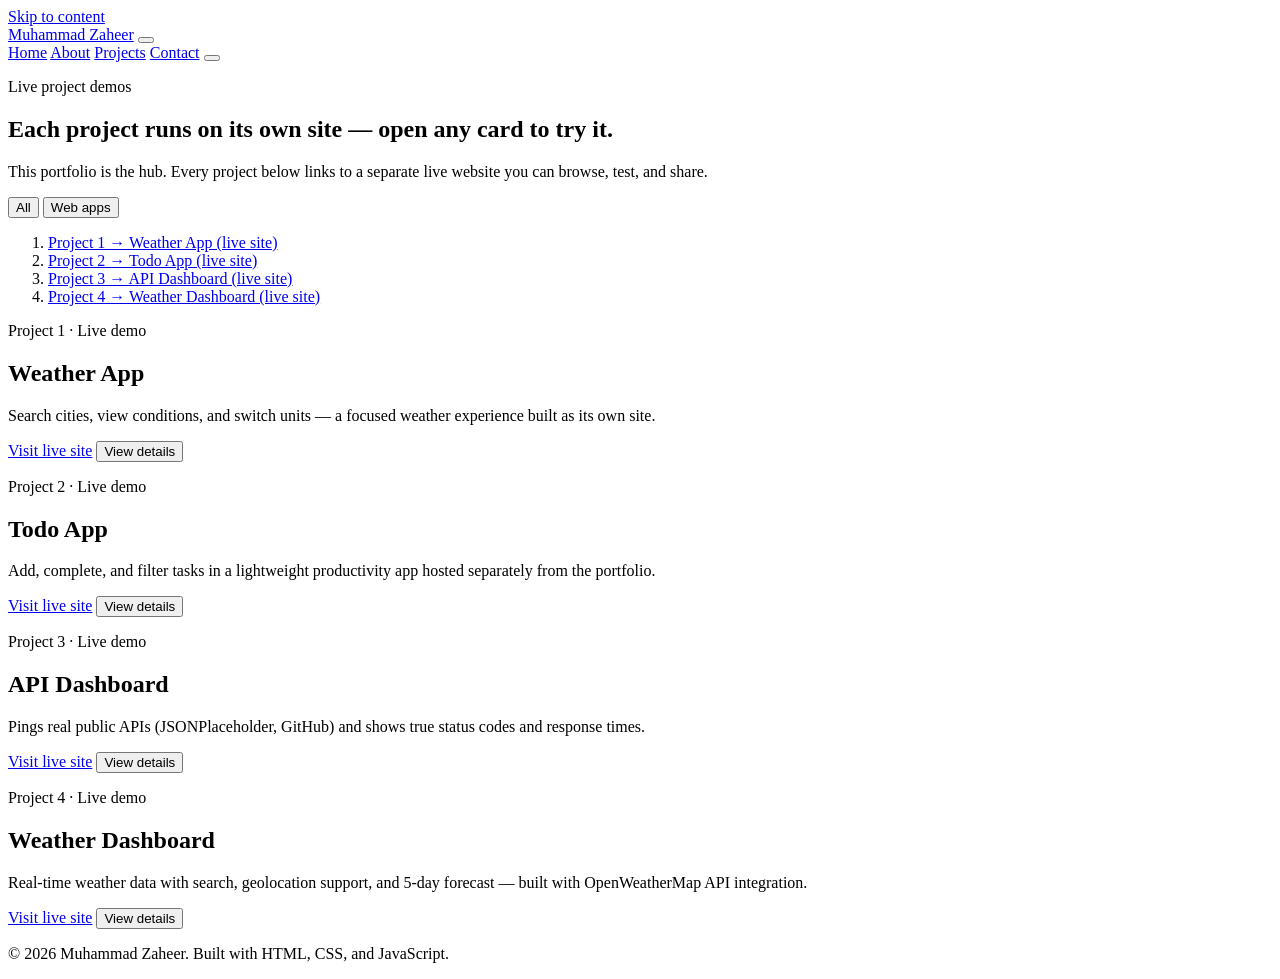
==== projects.html @ 2b5e5dd7 "feat: Update projects page - reorder projects and open Weather Dashboard in new tab" ====
<!DOCTYPE html>
<html lang="en">
<head>
    <meta charset="UTF-8">
    <meta name="viewport" content="width=device-width, initial-scale=1.0">
    <meta name="description" content="Live web projects by Muhammad Zaheer — Weather App, Todo App, API Dashboard, and Weather Dashboard.">
    <title>Projects | Muhammad Zaheer</title>
    <link rel="stylesheet" href="css/style.css">
    <script src="js/script.js" defer></script>
</head>
<body data-page="projects">
<a class="skip-link" href="#main">Skip to content</a>

<header class="site-header">
    <nav class="navbar" aria-label="Main navigation">
        <a class="brand" href="index.html">Muhammad Zaheer</a>

        <button class="nav-toggle" type="button" aria-label="Open navigation menu" aria-expanded="false" aria-controls="primary-navigation">
            <span></span>
            <span></span>
            <span></span>
        </button>

        <div class="nav-panel" id="primary-navigation">
            <a class="nav-link" href="index.html">Home</a>
            <a class="nav-link" href="about.html">About</a>
            <a class="nav-link" href="projects.html">Projects</a>
            <a class="nav-link" href="contact.html">Contact</a>
            <button class="theme-toggle" type="button" aria-label="Switch color theme" data-theme-toggle>
                <span class="theme-icon" aria-hidden="true"></span>
            </button>
        </div>
    </nav>
</header>

<main id="main">
    <section class="page-hero">
        <div class="container" data-reveal>
            <p class="eyebrow">Live project demos</p>
            <h1>Each project runs on its own site — open any card to try it.</h1>
            <p>This portfolio is the hub. Every project below links to a separate live website you can browse, test, and share.</p>
        </div>
    </section>

    <section class="section">
        <div class="container">
            <div class="filter-bar" aria-label="Filter projects">
                <button class="filter-button is-active" type="button" data-filter="all" aria-pressed="true">All</button>
                <button class="filter-button" type="button" data-filter="web" aria-pressed="false">Web apps</button>
            </div>

            <!-- Project Directory List -->
            <ol class="project-directory" aria-label="Project list">
                <li><a href="projects/weather-app/index.html">Project 1 → Weather App (live site)</a></li>
                <li><a href="projects/todo-app/index.html">Project 2 → Todo App (live site)</a></li>
                <li><a href="projects/api-dashboard/index.html">Project 3 → API Dashboard (live site)</a></li>
                <li><a href="projects/weather-dashboard/index.html" target="_blank" rel="noopener noreferrer">Project 4 → Weather Dashboard (live site)</a></li>
            </ol>

            <!-- Project Cards Grid -->
            <div class="project-grid" data-project-grid>
                <!-- Project 1: Weather App (same tab) -->
                <article class="project-card project-card--live" data-category="web" data-reveal>
                    <div class="project-thumb project-thumb--weather" role="img" aria-label="Weather App preview"></div>
                    <div class="project-body">
                        <p class="project-tag">Project 1 · Live demo</p>
                        <h2>Weather App</h2>
                        <p>Search cities, view conditions, and switch units — a focused weather experience built as its own site.</p>
                        <div class="project-actions">
                            <a class="btn primary" href="projects/weather-app/index.html">Visit live site</a>
                            <button class="card-toggle" type="button" aria-expanded="false">View details</button>
                        </div>
                        <div class="card-details" hidden>
                            <p>Stack: HTML, CSS, JavaScript. Deployed as a standalone app; visitors return to this portfolio via the site header.</p>
                        </div>
                    </div>
                </article>

                <!-- Project 2: Todo App (same tab) -->
                <article class="project-card project-card--live" data-category="web" data-reveal>
                    <div class="project-thumb project-thumb--todo" role="img" aria-label="Todo App preview"></div>
                    <div class="project-body">
                        <p class="project-tag">Project 2 · Live demo</p>
                        <h2>Todo App</h2>
                        <p>Add, complete, and filter tasks in a lightweight productivity app hosted separately from the portfolio.</p>
                        <div class="project-actions">
                            <a class="btn primary" href="projects/todo-app/index.html">Visit live site</a>
                            <button class="card-toggle" type="button" aria-expanded="false">View details</button>
                        </div>
                        <div class="card-details" hidden>
                            <p>Stack: HTML, CSS, JavaScript with local storage. Fully interactive todo list on its own site.</p>
                        </div>
                    </div>
                </article>

                <!-- Project 3: API Dashboard (same tab) -->
                <article class="project-card project-card--live" data-category="web" data-reveal>
                    <div class="project-thumb project-thumb--dashboard" role="img" aria-label="API Dashboard preview"></div>
                    <div class="project-body">
                        <p class="project-tag">Project 3 · Live demo</p>
                        <h2>API Dashboard</h2>
                        <p>Pings real public APIs (JSONPlaceholder, GitHub) and shows true status codes and response times.</p>
                        <div class="project-actions">
                            <a class="btn primary" href="projects/api-dashboard/index.html">Visit live site</a>
                            <button class="card-toggle" type="button" aria-expanded="false">View details</button>
                        </div>
                        <div class="card-details" hidden>
                            <p>Stack: HTML, CSS, JavaScript, fetch API. Live probes with real latency; auto-rescans every 30 seconds.</p>
                        </div>
                    </div>
                </article>

                <!-- Project 4: Weather Dashboard (NEW TAB) -->
                <article class="project-card project-card--live" data-category="web" data-reveal>
                    <div class="project-thumb project-thumb--weather" role="img" aria-label="Weather Dashboard preview"></div>
                    <div class="project-body">
                        <p class="project-tag">Project 4 · Live demo</p>
                        <h2>Weather Dashboard</h2>
                        <p>Real-time weather data with search, geolocation support, and 5-day forecast — built with OpenWeatherMap API integration.</p>
                        <div class="project-actions">
                            <a class="btn primary" href="projects/weather-dashboard/index.html" target="_blank" rel="noopener noreferrer">Visit live site</a>
                            <button class="card-toggle" type="button" aria-expanded="false">View details</button>
                        </div>
                        <div class="card-details" hidden>
                            <p>Stack: HTML, CSS, JavaScript, OpenWeatherMap API. Features city search, geolocation, real-time weather stats, and 5-day forecast.</p>
                        </div>
                    </div>
                </article>
            </div>
        </div>
    </section>
</main>

<footer class="site-footer">
    <p>&copy; 2026 Muhammad Zaheer. Built with HTML, CSS, and JavaScript.</p>
</footer>
<script src="js/portfolio-links.js"></script>
</body>
</html>
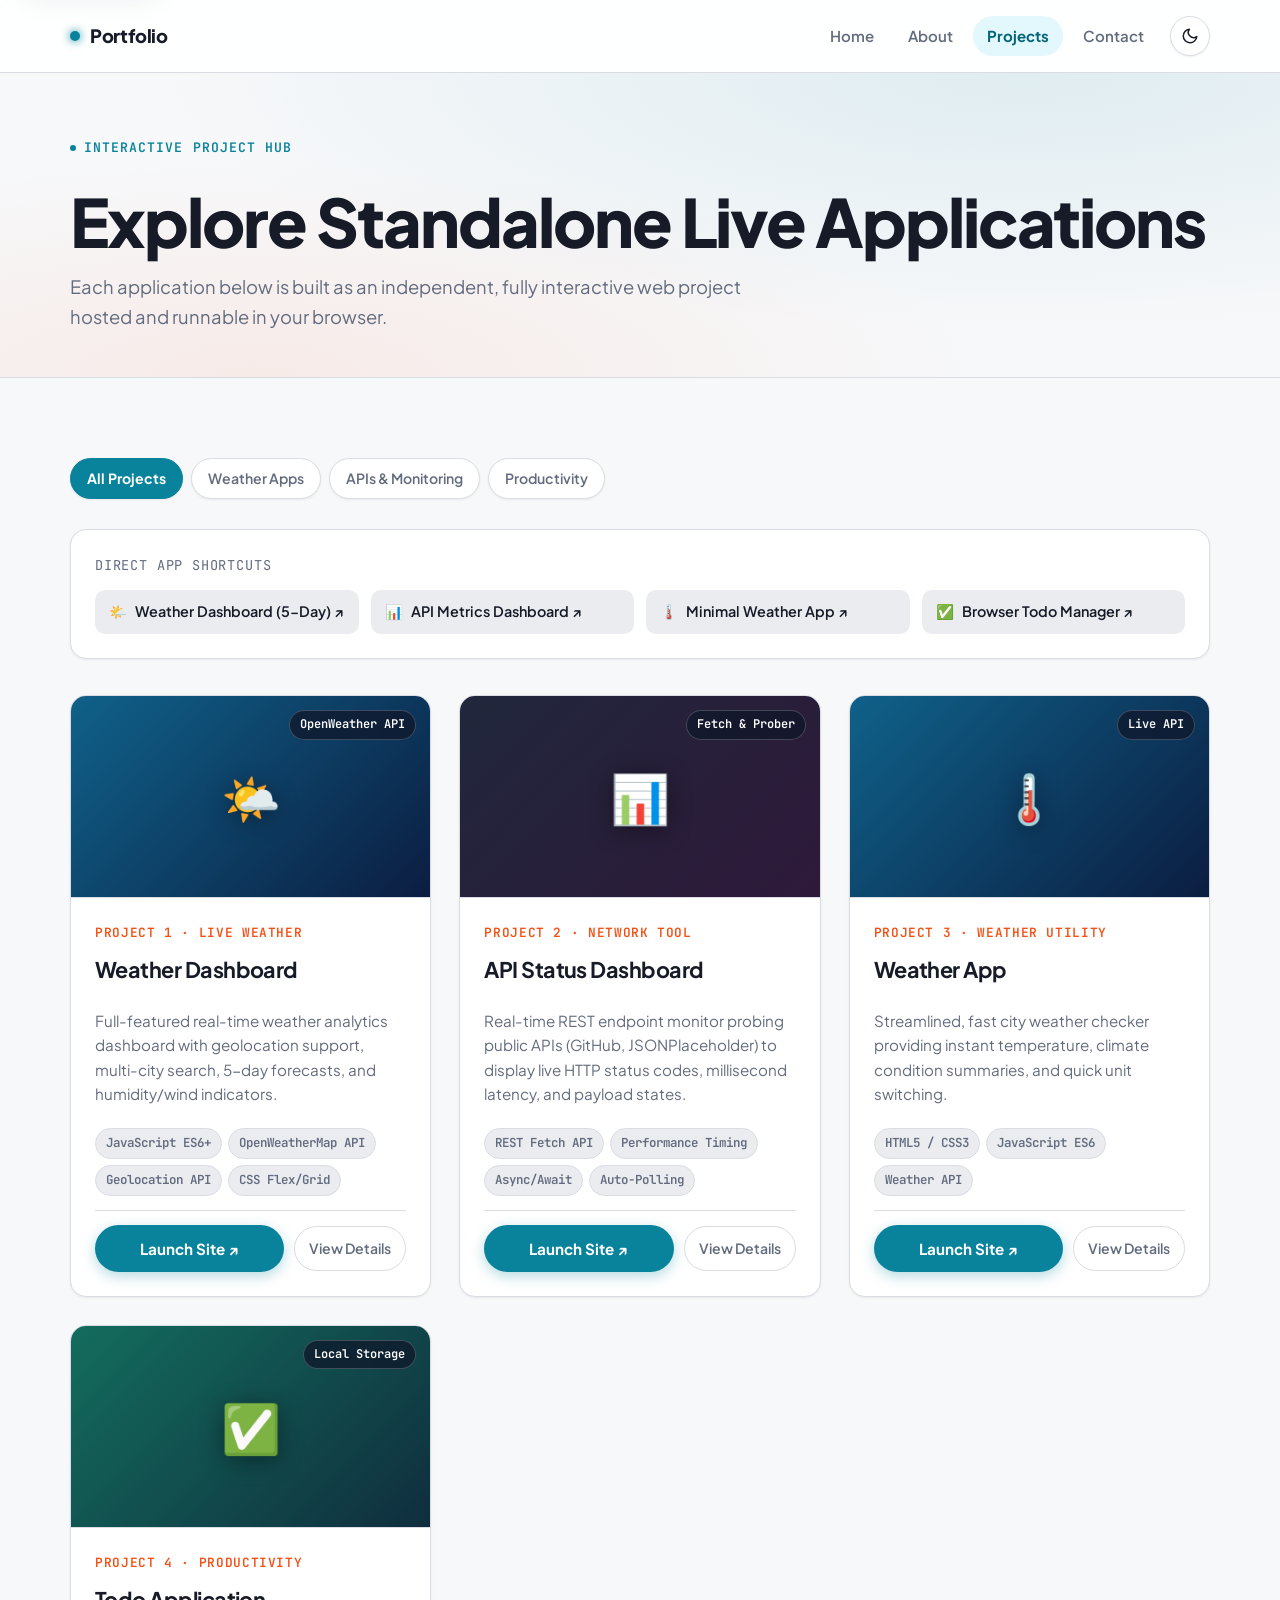
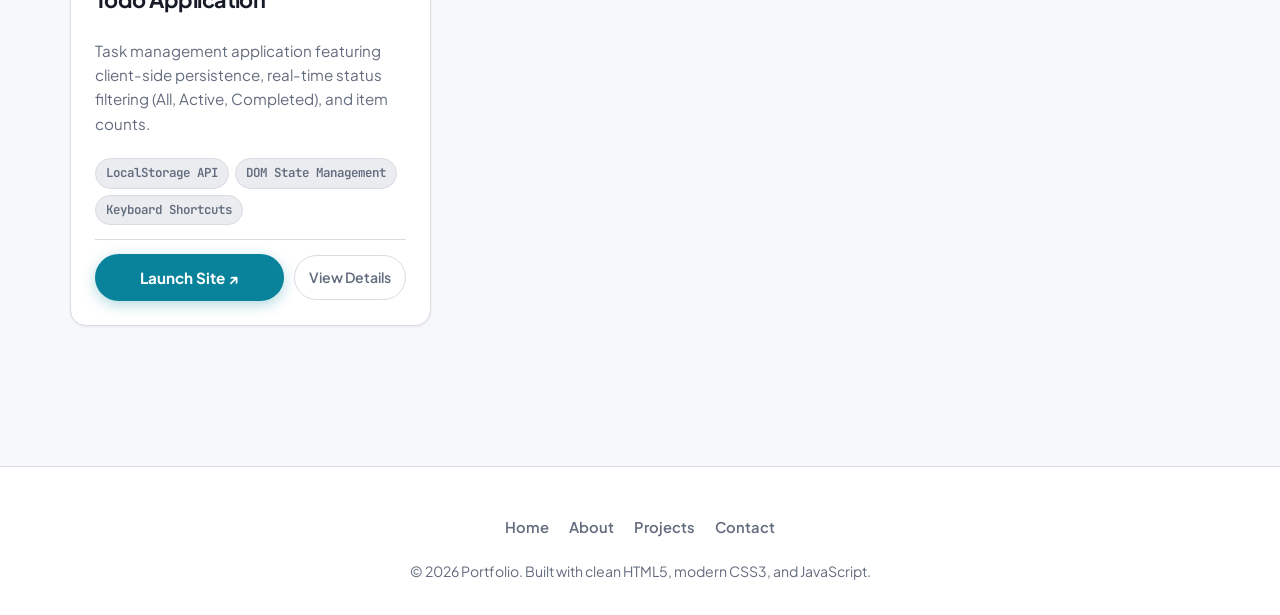
==== commit 0c73821e: "Release v3.0.0: Modern UI redesign, HSL dark/light themes, Google typography, privacy updates, and M" ====
--- a/projects.html
+++ b/projects.html
@@ -3,8 +3,11 @@
 <head>
     <meta charset="UTF-8">
     <meta name="viewport" content="width=device-width, initial-scale=1.0">
-    <meta name="description" content="Live web projects by Muhammad Zaheer — Weather App, Todo App, API Dashboard, and Weather Dashboard.">
-    <title>Projects | Muhammad Zaheer</title>
+    <meta name="description" content="Explore live web projects — Weather Dashboard, API Status Dashboard, Todo App, and Weather App.">
+    <title>Projects | Portfolio</title>
+    <link rel="preconnect" href="https://fonts.googleapis.com">
+    <link rel="preconnect" href="https://fonts.gstatic.com" crossorigin>
+    <link href="https://fonts.googleapis.com/css2?family=JetBrains+Mono:wght@400;500;600;700&family=Plus+Jakarta+Sans:ital,wght@0,300..800;1,300..800&display=swap" rel="stylesheet">
     <link rel="stylesheet" href="css/style.css">
     <script src="js/script.js" defer></script>
 </head>
@@ -13,9 +16,12 @@
 
 <header class="site-header">
     <nav class="navbar" aria-label="Main navigation">
-        <a class="brand" href="index.html">Muhammad Zaheer</a>
-
-        <button class="nav-toggle" type="button" aria-label="Open navigation menu" aria-expanded="false" aria-controls="primary-navigation">
+        <a class="brand" href="index.html" aria-label="Portfolio Homepage">
+            <span class="brand-dot" aria-hidden="true"></span>
+            <span>Portfolio</span>
+        </a>
+
+        <button class="nav-toggle" type="button" aria-label="Toggle navigation menu" aria-expanded="false" aria-controls="primary-navigation">
             <span></span>
             <span></span>
             <span></span>
@@ -26,8 +32,22 @@
             <a class="nav-link" href="about.html">About</a>
             <a class="nav-link" href="projects.html">Projects</a>
             <a class="nav-link" href="contact.html">Contact</a>
-            <button class="theme-toggle" type="button" aria-label="Switch color theme" data-theme-toggle>
-                <span class="theme-icon" aria-hidden="true"></span>
+            
+            <button class="theme-toggle" type="button" aria-label="Toggle color theme" data-theme-toggle>
+                <svg class="icon-sun" viewBox="0 0 24 24" aria-hidden="true">
+                    <circle cx="12" cy="12" r="5"></circle>
+                    <line x1="12" y1="1" x2="12" y2="3"></line>
+                    <line x1="12" y1="21" x2="12" y2="23"></line>
+                    <line x1="4.22" y1="4.22" x2="5.64" y2="5.64"></line>
+                    <line x1="18.36" y1="18.36" x2="19.78" y2="19.78"></line>
+                    <line x1="1" y1="12" x2="3" y2="12"></line>
+                    <line x1="21" y1="12" x2="23" y2="12"></line>
+                    <line x1="4.22" y1="19.78" x2="5.64" y2="18.36"></line>
+                    <line x1="18.36" y1="5.64" x2="19.78" y2="4.22"></line>
+                </svg>
+                <svg class="icon-moon" viewBox="0 0 24 24" aria-hidden="true">
+                    <path d="M21 12.79A9 9 0 1 1 11.21 3 7 7 0 0 0 21 12.79z"></path>
+                </svg>
             </button>
         </div>
     </nav>
@@ -36,93 +56,141 @@
 <main id="main">
     <section class="page-hero">
         <div class="container" data-reveal>
-            <p class="eyebrow">Live project demos</p>
-            <h1>Each project runs on its own site — open any card to try it.</h1>
-            <p>This portfolio is the hub. Every project below links to a separate live website you can browse, test, and share.</p>
+            <span class="eyebrow">Interactive Project Hub</span>
+            <h1>Explore Standalone Live Applications</h1>
+            <p>Each application below is built as an independent, fully interactive web project hosted and runnable in your browser.</p>
         </div>
     </section>
 
     <section class="section">
         <div class="container">
-            <div class="filter-bar" aria-label="Filter projects">
-                <button class="filter-button is-active" type="button" data-filter="all" aria-pressed="true">All</button>
-                <button class="filter-button" type="button" data-filter="web" aria-pressed="false">Web apps</button>
+            <!-- Filter Bar -->
+            <div class="filter-bar" aria-label="Filter projects by category" data-reveal>
+                <button class="filter-button is-active" type="button" data-filter="all" aria-pressed="true">All Projects</button>
+                <button class="filter-button" type="button" data-filter="weather" aria-pressed="false">Weather Apps</button>
+                <button class="filter-button" type="button" data-filter="api" aria-pressed="false">APIs & Monitoring</button>
+                <button class="filter-button" type="button" data-filter="productivity" aria-pressed="false">Productivity</button>
             </div>
 
-            <!-- Project Directory List -->
-            <ol class="project-directory" aria-label="Project list">
-                <li><a href="projects/weather-app/index.html">Project 1 → Weather App (live site)</a></li>
-                <li><a href="projects/todo-app/index.html">Project 2 → Todo App (live site)</a></li>
-                <li><a href="projects/api-dashboard/index.html">Project 3 → API Dashboard (live site)</a></li>
-                <li><a href="projects/weather-dashboard/index.html" target="_blank" rel="noopener noreferrer">Project 4 → Weather Dashboard (live site)</a></li>
-            </ol>
-
-            <!-- Project Cards Grid -->
+            <!-- Quick Directory Index -->
+            <nav class="project-directory" aria-label="Quick directory index" data-reveal>
+                <p class="project-directory-title">Direct App Shortcuts</p>
+                <ul class="project-directory-list">
+                    <li><a class="project-directory-link" href="projects/weather-dashboard/index.html" target="_blank" rel="noopener noreferrer"><span>🌤️</span> Weather Dashboard (5-Day) ↗</a></li>
+                    <li><a class="project-directory-link" href="projects/api-dashboard/index.html"><span>📊</span> API Metrics Dashboard ↗</a></li>
+                    <li><a class="project-router-link project-directory-link" href="projects/weather-app/index.html"><span>🌡️</span> Minimal Weather App ↗</a></li>
+                    <li><a class="project-directory-link" href="projects/todo-app/index.html"><span>✅</span> Browser Todo Manager ↗</a></li>
+                </ul>
+            </nav>
+
+            <!-- Cards Grid -->
             <div class="project-grid" data-project-grid>
-                <!-- Project 1: Weather App (same tab) -->
-                <article class="project-card project-card--live" data-category="web" data-reveal>
-                    <div class="project-thumb project-thumb--weather" role="img" aria-label="Weather App preview"></div>
-                    <div class="project-body">
-                        <p class="project-tag">Project 1 · Live demo</p>
-                        <h2>Weather App</h2>
-                        <p>Search cities, view conditions, and switch units — a focused weather experience built as its own site.</p>
-                        <div class="project-actions">
-                            <a class="btn primary" href="projects/weather-app/index.html">Visit live site</a>
-                            <button class="card-toggle" type="button" aria-expanded="false">View details</button>
-                        </div>
-                        <div class="card-details" hidden>
-                            <p>Stack: HTML, CSS, JavaScript. Deployed as a standalone app; visitors return to this portfolio via the site header.</p>
-                        </div>
-                    </div>
-                </article>
-
-                <!-- Project 2: Todo App (same tab) -->
-                <article class="project-card project-card--live" data-category="web" data-reveal>
-                    <div class="project-thumb project-thumb--todo" role="img" aria-label="Todo App preview"></div>
-                    <div class="project-body">
-                        <p class="project-tag">Project 2 · Live demo</p>
-                        <h2>Todo App</h2>
-                        <p>Add, complete, and filter tasks in a lightweight productivity app hosted separately from the portfolio.</p>
-                        <div class="project-actions">
-                            <a class="btn primary" href="projects/todo-app/index.html">Visit live site</a>
-                            <button class="card-toggle" type="button" aria-expanded="false">View details</button>
-                        </div>
-                        <div class="card-details" hidden>
-                            <p>Stack: HTML, CSS, JavaScript with local storage. Fully interactive todo list on its own site.</p>
-                        </div>
-                    </div>
-                </article>
-
-                <!-- Project 3: API Dashboard (same tab) -->
-                <article class="project-card project-card--live" data-category="web" data-reveal>
-                    <div class="project-thumb project-thumb--dashboard" role="img" aria-label="API Dashboard preview"></div>
-                    <div class="project-body">
-                        <p class="project-tag">Project 3 · Live demo</p>
-                        <h2>API Dashboard</h2>
-                        <p>Pings real public APIs (JSONPlaceholder, GitHub) and shows true status codes and response times.</p>
-                        <div class="project-actions">
-                            <a class="btn primary" href="projects/api-dashboard/index.html">Visit live site</a>
-                            <button class="card-toggle" type="button" aria-expanded="false">View details</button>
-                        </div>
-                        <div class="card-details" hidden>
-                            <p>Stack: HTML, CSS, JavaScript, fetch API. Live probes with real latency; auto-rescans every 30 seconds.</p>
-                        </div>
-                    </div>
-                </article>
-
-                <!-- Project 4: Weather Dashboard (NEW TAB) -->
-                <article class="project-card project-card--live" data-category="web" data-reveal>
-                    <div class="project-thumb project-thumb--weather" role="img" aria-label="Weather Dashboard preview"></div>
-                    <div class="project-body">
-                        <p class="project-tag">Project 4 · Live demo</p>
-                        <h2>Weather Dashboard</h2>
-                        <p>Real-time weather data with search, geolocation support, and 5-day forecast — built with OpenWeatherMap API integration.</p>
-                        <div class="project-actions">
-                            <a class="btn primary" href="projects/weather-dashboard/index.html" target="_blank" rel="noopener noreferrer">Visit live site</a>
-                            <button class="card-toggle" type="button" aria-expanded="false">View details</button>
-                        </div>
-                        <div class="card-details" hidden>
-                            <p>Stack: HTML, CSS, JavaScript, OpenWeatherMap API. Features city search, geolocation, real-time weather stats, and 5-day forecast.</p>
+                <!-- Project 1: Weather Dashboard (5-Day forecast) -->
+                <article class="project-card" data-category="weather" data-reveal>
+                    <div class="project-thumb project-thumb--weather">
+                        <span class="project-thumb-icon" aria-hidden="true">🌤️</span>
+                        <span class="project-thumb-badge">OpenWeather API</span>
+                    </div>
+                    <div class="project-body">
+                        <span class="project-tag">Project 1 · Live Weather</span>
+                        <h2 class="project-title">Weather Dashboard</h2>
+                        <p class="project-desc">
+                            Full-featured real-time weather analytics dashboard with geolocation support, multi-city search, 5-day forecasts, and humidity/wind indicators.
+                        </p>
+                        <ul class="project-tech-list" aria-label="Technologies used">
+                            <li class="project-tech-pill">JavaScript ES6+</li>
+                            <li class="project-tech-pill">OpenWeatherMap API</li>
+                            <li class="project-tech-pill">Geolocation API</li>
+                            <li class="project-tech-pill">CSS Flex/Grid</li>
+                        </ul>
+                        <div class="project-actions">
+                            <a class="btn primary" href="projects/weather-dashboard/index.html" target="_blank" rel="noopener noreferrer">Launch Site ↗</a>
+                            <button class="card-toggle" type="button" aria-expanded="false">View Details</button>
+                        </div>
+                        <div class="card-details" hidden>
+                            <p>Features dynamic query caching, temperature unit toggling, error state recovery, and auto-detecting user coordinates.</p>
+                        </div>
+                    </div>
+                </article>
+
+                <!-- Project 2: API Dashboard -->
+                <article class="project-card" data-category="api" data-reveal>
+                    <div class="project-thumb project-thumb--dashboard">
+                        <span class="project-thumb-icon" aria-hidden="true">📊</span>
+                        <span class="project-thumb-badge">Fetch & Prober</span>
+                    </div>
+                    <div class="project-body">
+                        <span class="project-tag">Project 2 · Network Tool</span>
+                        <h2 class="project-title">API Status Dashboard</h2>
+                        <p class="project-desc">
+                            Real-time REST endpoint monitor probing public APIs (GitHub, JSONPlaceholder) to display live HTTP status codes, millisecond latency, and payload states.
+                        </p>
+                        <ul class="project-tech-list" aria-label="Technologies used">
+                            <li class="project-tech-pill">REST Fetch API</li>
+                            <li class="project-tech-pill">Performance Timing</li>
+                            <li class="project-tech-pill">Async/Await</li>
+                            <li class="project-tech-pill">Auto-Polling</li>
+                        </ul>
+                        <div class="project-actions">
+                            <a class="btn primary" href="projects/api-dashboard/index.html">Launch Site ↗</a>
+                            <button class="card-toggle" type="button" aria-expanded="false">View Details</button>
+                        </div>
+                        <div class="card-details" hidden>
+                            <p>Includes customizable endpoint testing, millisecond round-trip calculation, and automatic refresh cycles every 30 seconds.</p>
+                        </div>
+                    </div>
+                </article>
+
+                <!-- Project 3: Weather App (Minimal) -->
+                <article class="project-card" data-category="weather" data-reveal>
+                    <div class="project-thumb project-thumb--weather">
+                        <span class="project-thumb-icon" aria-hidden="true">🌡️</span>
+                        <span class="project-thumb-badge">Live API</span>
+                    </div>
+                    <div class="project-body">
+                        <span class="project-tag">Project 3 · Weather Utility</span>
+                        <h2 class="project-title">Weather App</h2>
+                        <p class="project-desc">
+                            Streamlined, fast city weather checker providing instant temperature, climate condition summaries, and quick unit switching.
+                        </p>
+                        <ul class="project-tech-list" aria-label="Technologies used">
+                            <li class="project-tech-pill">HTML5 / CSS3</li>
+                            <li class="project-tech-pill">JavaScript ES6</li>
+                            <li class="project-tech-pill">Weather API</li>
+                        </ul>
+                        <div class="project-actions">
+                            <a class="btn primary" href="projects/weather-app/index.html">Launch Site ↗</a>
+                            <button class="card-toggle" type="button" aria-expanded="false">View Details</button>
+                        </div>
+                        <div class="card-details" hidden>
+                            <p>Engineered with lightweight DOM manipulation for instant rendering, mobile touch responsiveness, and seamless return navigation.</p>
+                        </div>
+                    </div>
+                </article>
+
+                <!-- Project 4: Todo App -->
+                <article class="project-card" data-category="productivity" data-reveal>
+                    <div class="project-thumb project-thumb--todo">
+                        <span class="project-thumb-icon" aria-hidden="true">✅</span>
+                        <span class="project-thumb-badge">Local Storage</span>
+                    </div>
+                    <div class="project-body">
+                        <span class="project-tag">Project 4 · Productivity</span>
+                        <h2 class="project-title">Todo Application</h2>
+                        <p class="project-desc">
+                            Task management application featuring client-side persistence, real-time status filtering (All, Active, Completed), and item counts.
+                        </p>
+                        <ul class="project-tech-list" aria-label="Technologies used">
+                            <li class="project-tech-pill">LocalStorage API</li>
+                            <li class="project-tech-pill">DOM State Management</li>
+                            <li class="project-tech-pill">Keyboard Shortcuts</li>
+                        </ul>
+                        <div class="project-actions">
+                            <a class="btn primary" href="projects/todo-app/index.html">Launch Site ↗</a>
+                            <button class="card-toggle" type="button" aria-expanded="false">View Details</button>
+                        </div>
+                        <div class="card-details" hidden>
+                            <p>Data is stored locally in the browser so tasks remain available across refreshes. Supports inline status toggles and deletion.</p>
                         </div>
                     </div>
                 </article>
@@ -132,7 +200,15 @@
 </main>
 
 <footer class="site-footer">
-    <p>&copy; 2026 Muhammad Zaheer. Built with HTML, CSS, and JavaScript.</p>
+    <div class="container footer-content">
+        <div class="footer-links">
+            <a class="footer-link" href="index.html">Home</a>
+            <a class="footer-link" href="about.html">About</a>
+            <a class="footer-link" href="projects.html">Projects</a>
+            <a class="footer-link" href="contact.html">Contact</a>
+        </div>
+        <p class="footer-copy">&copy; 2026 Portfolio. Built with clean HTML5, modern CSS3, and JavaScript.</p>
+    </div>
 </footer>
 <script src="js/portfolio-links.js"></script>
 </body>
--- a/css/style.css
+++ b/css/style.css
@@ -0,0 +1,1578 @@
+/* ==========================================================================
+   MUHAMMAD ZAHEER | PORTFOLIO DESIGN SYSTEM
+   Modern, Accessible, High-Performance Vanilla CSS
+   ========================================================================== */
+
+@import url('https://fonts.googleapis.com/css2?family=JetBrains+Mono:wght@400;500;600;700&family=Plus+Jakarta+Sans:ital,wght@0,300..800;1,300..800&display=swap');
+
+:root {
+    /* Color Palette - Light Theme (Tailored HSL) */
+    --bg: hsl(220, 20%, 97.5%);
+    --bg-subtle: hsl(220, 18%, 94%);
+    --surface: hsl(0, 0%, 100%);
+    --surface-hover: hsl(220, 20%, 98.5%);
+    --surface-strong: hsl(220, 16%, 93%);
+    
+    --border: hsl(220, 14%, 87%);
+    --border-hover: hsl(220, 16%, 74%);
+    --border-focus: hsl(190, 90%, 34%);
+    
+    --text: hsl(222, 28%, 12%);
+    --text-muted: hsl(220, 12%, 44%);
+    --text-subtle: hsl(220, 10%, 60%);
+    
+    --primary: hsl(190, 90%, 32%);
+    --primary-hover: hsl(190, 95%, 26%);
+    --primary-active: hsl(190, 95%, 20%);
+    --primary-subtle: hsl(190, 80%, 94%);
+    --primary-text: hsl(190, 95%, 24%);
+    
+    --accent: hsl(16, 92%, 52%);
+    --accent-hover: hsl(16, 95%, 44%);
+    --accent-subtle: hsl(16, 90%, 95%);
+    --accent-text: hsl(16, 92%, 40%);
+    
+    --success: hsl(152, 68%, 38%);
+    --success-subtle: hsl(152, 60%, 94%);
+    --warning: hsl(38, 92%, 50%);
+    
+    /* Typography */
+    --font-sans: 'Plus Jakarta Sans', -apple-system, BlinkMacSystemFont, 'Segoe UI', Roboto, Helvetica, Arial, sans-serif;
+    --font-mono: 'JetBrains Mono', ui-monospace, SFMono-Regular, Menlo, Monaco, Consolas, monospace;
+    
+    /* Elevation & Shadows */
+    --shadow-sm: 0 1px 3px rgba(15, 23, 42, 0.04), 0 1px 2px rgba(15, 23, 42, 0.03);
+    --shadow-md: 0 4px 14px -1px rgba(15, 23, 42, 0.07), 0 2px 6px -1px rgba(15, 23, 42, 0.04);
+    --shadow-lg: 0 14px 32px -4px rgba(15, 23, 42, 0.1), 0 4px 12px -2px rgba(15, 23, 42, 0.05);
+    --shadow-glow: 0 0 24px -2px hsla(190, 90%, 32%, 0.18);
+    
+    /* Layout Tokens */
+    --radius-sm: 6px;
+    --radius-md: 10px;
+    --radius-lg: 16px;
+    --radius-full: 9999px;
+    --header-height: 72px;
+    --transition: 0.22s cubic-bezier(0.16, 1, 0.3, 1);
+}
+
+:root[data-theme="dark"] {
+    /* Color Palette - Dark Theme (Deep Obsidian Slate) */
+    --bg: hsl(222, 24%, 8.5%);
+    --bg-subtle: hsl(222, 22%, 11.5%);
+    --surface: hsl(222, 20%, 13%);
+    --surface-hover: hsl(222, 18%, 16.5%);
+    --surface-strong: hsl(222, 18%, 18.5%);
+    
+    --border: hsl(222, 16%, 21%);
+    --border-hover: hsl(222, 16%, 32%);
+    --border-focus: hsl(188, 86%, 50%);
+    
+    --text: hsl(210, 24%, 96%);
+    --text-muted: hsl(216, 14%, 66%);
+    --text-subtle: hsl(216, 10%, 46%);
+    
+    --primary: hsl(188, 86%, 50%);
+    --primary-hover: hsl(188, 92%, 58%);
+    --primary-active: hsl(188, 95%, 66%);
+    --primary-subtle: hsla(188, 86%, 50%, 0.12);
+    --primary-text: hsl(188, 90%, 65%);
+    
+    --accent: hsl(16, 94%, 62%);
+    --accent-hover: hsl(16, 96%, 70%);
+    --accent-subtle: hsla(16, 94%, 62%, 0.14);
+    --accent-text: hsl(16, 96%, 74%);
+    
+    --success: hsl(152, 70%, 48%);
+    --success-subtle: hsla(152, 70%, 48%, 0.14);
+    --warning: hsl(38, 94%, 58%);
+    
+    /* Dark Elevation */
+    --shadow-sm: 0 1px 3px rgba(0, 0, 0, 0.35);
+    --shadow-md: 0 6px 18px -2px rgba(0, 0, 0, 0.45);
+    --shadow-lg: 0 18px 40px -4px rgba(0, 0, 0, 0.65);
+    --shadow-glow: 0 0 28px -2px hsla(188, 86%, 50%, 0.25);
+}
+
+/* ==========================================================================
+   RESET & BASE STYLES
+   ========================================================================== */
+
+*, *::before, *::after {
+    box-sizing: border-box;
+    margin: 0;
+    padding: 0;
+}
+
+html {
+    scroll-behavior: smooth;
+    font-size: 16px;
+    -webkit-text-size-adjust: 100%;
+}
+
+body {
+    min-height: 100vh;
+    background-color: var(--bg);
+    color: var(--text);
+    font-family: var(--font-sans);
+    font-size: 1rem;
+    line-height: 1.65;
+    -webkit-font-smoothing: antialiased;
+    -moz-osx-font-smoothing: grayscale;
+    transition: background-color var(--transition), color var(--transition);
+    overflow-x: hidden;
+}
+
+body.nav-open {
+    overflow: hidden;
+}
+
+img {
+    display: block;
+    max-width: 100%;
+    height: auto;
+}
+
+a {
+    color: inherit;
+    text-decoration: none;
+}
+
+button, input, textarea, select {
+    font: inherit;
+    color: inherit;
+}
+
+button {
+    cursor: pointer;
+    background: none;
+    border: none;
+}
+
+[hidden] {
+    display: none !important;
+}
+
+/* Accessible focus ring */
+:focus-visible {
+    outline: 2px solid var(--primary);
+    outline-offset: 3px;
+    border-radius: var(--radius-sm);
+}
+
+/* Skip link */
+.skip-link {
+    position: fixed;
+    left: 20px;
+    top: -60px;
+    z-index: 1000;
+    background: var(--text);
+    color: var(--bg);
+    padding: 10px 16px;
+    font-weight: 700;
+    font-size: 0.9rem;
+    border-radius: var(--radius-md);
+    box-shadow: var(--shadow-lg);
+    transition: top 0.2s ease;
+}
+
+.skip-link:focus {
+    top: 20px;
+}
+
+/* ==========================================================================
+   LAYOUT & CONTAINERS
+   ========================================================================== */
+
+.container {
+    width: min(1140px, calc(100% - 40px));
+    margin-inline: auto;
+}
+
+.section {
+    padding: 80px 0;
+}
+
+.section-tight {
+    padding: 48px 0;
+}
+
+/* ==========================================================================
+   TYPOGRAPHY
+   ========================================================================== */
+
+h1, h2, h3, h4, h5, h6 {
+    color: var(--text);
+    font-weight: 700;
+    line-height: 1.2;
+    letter-spacing: -0.02em;
+}
+
+h1 {
+    font-size: clamp(2.4rem, 5.2vw, 4.2rem);
+    font-weight: 800;
+    letter-spacing: -0.03em;
+    line-height: 1.1;
+}
+
+h2 {
+    font-size: clamp(1.75rem, 3.2vw, 2.4rem);
+    font-weight: 700;
+    letter-spacing: -0.025em;
+    margin-bottom: 12px;
+}
+
+h3 {
+    font-size: clamp(1.25rem, 2vw, 1.5rem);
+    font-weight: 600;
+    letter-spacing: -0.015em;
+}
+
+.eyebrow {
+    display: inline-flex;
+    align-items: center;
+    gap: 8px;
+    color: var(--primary);
+    font-family: var(--font-mono);
+    font-size: 0.82rem;
+    font-weight: 600;
+    text-transform: uppercase;
+    letter-spacing: 0.08em;
+    margin-bottom: 12px;
+}
+
+.eyebrow::before {
+    content: "";
+    width: 6px;
+    height: 6px;
+    background: currentColor;
+    border-radius: 50%;
+}
+
+.lead-text {
+    font-size: 1.125rem;
+    color: var(--text-muted);
+    line-height: 1.7;
+    max-width: 640px;
+}
+
+/* ==========================================================================
+   HEADER & NAVIGATION
+   ========================================================================== */
+
+.site-header {
+    position: sticky;
+    top: 0;
+    z-index: 100;
+    background: color-mix(in srgb, var(--surface) 88%, transparent);
+    border-bottom: 1px solid var(--border);
+    backdrop-filter: blur(16px);
+    -webkit-backdrop-filter: blur(16px);
+    transition: background-color var(--transition), border-color var(--transition);
+}
+
+.navbar {
+    width: min(1140px, calc(100% - 40px));
+    height: var(--header-height);
+    margin-inline: auto;
+    display: flex;
+    align-items: center;
+    justify-content: space-between;
+    gap: 20px;
+}
+
+.brand {
+    display: flex;
+    align-items: center;
+    gap: 10px;
+    font-weight: 800;
+    font-size: 1.15rem;
+    letter-spacing: -0.02em;
+    color: var(--text);
+    transition: color var(--transition);
+}
+
+.brand-dot {
+    width: 10px;
+    height: 10px;
+    background: var(--primary);
+    border-radius: 50%;
+    box-shadow: 0 0 10px var(--primary);
+}
+
+.nav-panel {
+    display: flex;
+    align-items: center;
+    gap: 6px;
+}
+
+.nav-link {
+    position: relative;
+    color: var(--text-muted);
+    font-weight: 600;
+    font-size: 0.94rem;
+    padding: 8px 14px;
+    border-radius: var(--radius-full);
+    transition: color var(--transition), background-color var(--transition);
+}
+
+.nav-link:hover {
+    color: var(--text);
+    background-color: var(--surface-strong);
+}
+
+.nav-link.is-active {
+    color: var(--primary-text);
+    background-color: var(--primary-subtle);
+    font-weight: 700;
+}
+
+:root[data-theme="dark"] .nav-link.is-active {
+    color: var(--primary);
+    background-color: var(--primary-subtle);
+}
+
+/* Theme Toggle Button */
+.theme-toggle {
+    display: inline-flex;
+    align-items: center;
+    justify-content: center;
+    width: 40px;
+    height: 40px;
+    border-radius: var(--radius-full);
+    border: 1px solid var(--border);
+    background: var(--surface);
+    color: var(--text);
+    margin-left: 6px;
+    box-shadow: var(--shadow-sm);
+    transition: background-color var(--transition), border-color var(--transition), transform var(--transition);
+}
+
+.theme-toggle:hover {
+    background: var(--surface-strong);
+    border-color: var(--border-hover);
+    transform: scale(1.05);
+}
+
+.theme-toggle svg {
+    width: 18px;
+    height: 18px;
+    fill: none;
+    stroke: currentColor;
+    stroke-width: 2;
+    stroke-linecap: round;
+    stroke-linejoin: round;
+    transition: transform 0.3s ease;
+}
+
+/* Hide / show sun vs moon depending on theme */
+:root .icon-sun { display: none; }
+:root .icon-moon { display: block; }
+:root[data-theme="dark"] .icon-sun { display: block; }
+:root[data-theme="dark"] .icon-moon { display: none; }
+
+/* Mobile Menu Toggle */
+.nav-toggle {
+    display: none;
+    flex-direction: column;
+    justify-content: center;
+    align-items: center;
+    width: 40px;
+    height: 40px;
+    border: 1px solid var(--border);
+    border-radius: var(--radius-md);
+    background: var(--surface);
+    color: var(--text);
+    gap: 5px;
+    padding: 0;
+}
+
+.nav-toggle span {
+    display: block;
+    width: 20px;
+    height: 2px;
+    background: currentColor;
+    border-radius: var(--radius-full);
+    transition: transform 0.24s ease, opacity 0.24s ease;
+}
+
+.nav-toggle[aria-expanded="true"] span:nth-child(1) {
+    transform: translateY(7px) rotate(45deg);
+}
+
+.nav-toggle[aria-expanded="true"] span:nth-child(2) {
+    opacity: 0;
+}
+
+.nav-toggle[aria-expanded="true"] span:nth-child(3) {
+    transform: translateY(-7px) rotate(-45deg);
+}
+
+/* ==========================================================================
+   HERO SECTION (HOME)
+   ========================================================================== */
+
+.hero {
+    width: min(1140px, calc(100% - 40px));
+    min-height: calc(88vh - var(--header-height));
+    margin-inline: auto;
+    display: grid;
+    grid-template-columns: minmax(0, 1.15fr) minmax(320px, 0.85fr);
+    align-items: center;
+    gap: 48px;
+    padding: 60px 0;
+}
+
+.hero-copy {
+    display: flex;
+    flex-direction: column;
+    gap: 20px;
+}
+
+.status-badge {
+    display: inline-flex;
+    align-items: center;
+    gap: 8px;
+    width: fit-content;
+    padding: 6px 14px;
+    border-radius: var(--radius-full);
+    background: var(--surface);
+    border: 1px solid var(--border);
+    box-shadow: var(--shadow-sm);
+    font-size: 0.85rem;
+    font-weight: 600;
+    color: var(--text);
+}
+
+.status-indicator {
+    width: 8px;
+    height: 8px;
+    background-color: var(--success);
+    border-radius: 50%;
+    box-shadow: 0 0 0 3px var(--success-subtle);
+    animation: pulse 2.4s infinite;
+}
+
+@keyframes pulse {
+    0% { box-shadow: 0 0 0 0 hsla(152, 70%, 48%, 0.6); }
+    70% { box-shadow: 0 0 0 8px hsla(152, 70%, 48%, 0); }
+    100% { box-shadow: 0 0 0 0 hsla(152, 70%, 48%, 0); }
+}
+
+.role-line {
+    font-size: 1.125rem;
+    color: var(--text-muted);
+    font-weight: 500;
+    display: flex;
+    align-items: center;
+    flex-wrap: wrap;
+    gap: 6px;
+}
+
+.typed-role-wrapper {
+    display: inline-flex;
+    align-items: center;
+}
+
+.typed-role {
+    color: var(--primary);
+    font-weight: 700;
+    font-family: var(--font-mono);
+}
+
+.typed-cursor {
+    display: inline-block;
+    width: 2px;
+    height: 1.2em;
+    background: var(--accent);
+    margin-left: 2px;
+    animation: blink 1s infinite;
+}
+
+@keyframes blink {
+    0%, 100% { opacity: 1; }
+    50% { opacity: 0; }
+}
+
+.hero-actions {
+    display: flex;
+    flex-wrap: wrap;
+    gap: 14px;
+    margin-top: 10px;
+}
+
+/* Hero Media / Avatar Frame */
+.hero-media {
+    position: relative;
+    display: flex;
+    justify-content: center;
+}
+
+.hero-avatar-frame {
+    position: relative;
+    width: min(380px, 100%);
+    aspect-ratio: 4 / 4.8;
+    border-radius: var(--radius-lg);
+    background: var(--surface);
+    border: 1px solid var(--border);
+    box-shadow: var(--shadow-lg);
+    overflow: hidden;
+    padding: 10px;
+    transition: transform var(--transition), box-shadow var(--transition);
+}
+
+.hero-avatar-frame:hover {
+    transform: translateY(-4px);
+    box-shadow: var(--shadow-lg), var(--shadow-glow);
+}
+
+.hero-avatar-frame img {
+    width: 100%;
+    height: 100%;
+    object-fit: cover;
+    object-position: top center;
+    border-radius: calc(var(--radius-lg) - 6px);
+}
+
+.hero-floating-card {
+    position: absolute;
+    bottom: -16px;
+    left: 24px;
+    right: 24px;
+    background: color-mix(in srgb, var(--surface) 92%, transparent);
+    border: 1px solid var(--border);
+    backdrop-filter: blur(12px);
+    -webkit-backdrop-filter: blur(12px);
+    border-radius: var(--radius-md);
+    padding: 12px 18px;
+    box-shadow: var(--shadow-md);
+    display: flex;
+    align-items: center;
+    gap: 12px;
+}
+
+.floating-icon {
+    font-size: 1.4rem;
+}
+
+.floating-text strong {
+    display: block;
+    font-size: 0.92rem;
+    font-weight: 700;
+    color: var(--text);
+}
+
+.floating-text span {
+    font-size: 0.8rem;
+    color: var(--text-muted);
+}
+
+/* ==========================================================================
+   BUTTONS & INTERACTIVE ELEMENTS
+   ========================================================================== */
+
+.btn {
+    display: inline-flex;
+    align-items: center;
+    justify-content: center;
+    gap: 8px;
+    min-height: 46px;
+    padding: 10px 22px;
+    border-radius: var(--radius-full);
+    font-weight: 700;
+    font-size: 0.95rem;
+    text-decoration: none;
+    border: 1px solid transparent;
+    transition: all var(--transition);
+    white-space: nowrap;
+}
+
+.btn:active {
+    transform: translateY(1px);
+}
+
+.btn.primary {
+    background: var(--primary);
+    color: #ffffff;
+    box-shadow: 0 4px 14px hsla(190, 90%, 32%, 0.3);
+}
+
+:root[data-theme="dark"] .btn.primary {
+    color: hsl(222, 24%, 8.5%);
+    font-weight: 800;
+    box-shadow: 0 4px 16px hsla(188, 86%, 50%, 0.35);
+}
+
+.btn.primary:hover {
+    background: var(--primary-hover);
+    transform: translateY(-2px);
+    box-shadow: 0 6px 20px hsla(190, 90%, 32%, 0.4);
+}
+
+.btn.secondary {
+    background: var(--surface);
+    color: var(--text);
+    border-color: var(--border);
+    box-shadow: var(--shadow-sm);
+}
+
+.btn.secondary:hover {
+    background: var(--surface-strong);
+    border-color: var(--border-hover);
+    transform: translateY(-2px);
+}
+
+.text-link {
+    display: inline-flex;
+    align-items: center;
+    gap: 6px;
+    color: var(--primary);
+    font-weight: 700;
+    font-size: 0.95rem;
+    transition: gap 0.2s ease, color var(--transition);
+}
+
+.text-link:hover {
+    gap: 10px;
+    color: var(--primary-hover);
+}
+
+/* ==========================================================================
+   STATS STRIP
+   ========================================================================== */
+
+.stats-strip {
+    display: grid;
+    grid-template-columns: repeat(3, minmax(0, 1fr));
+    gap: 20px;
+    margin-bottom: 20px;
+}
+
+.stat-card {
+    background: var(--surface);
+    border: 1px solid var(--border);
+    border-radius: var(--radius-lg);
+    padding: 26px 24px;
+    box-shadow: var(--shadow-sm);
+    display: flex;
+    flex-direction: column;
+    gap: 6px;
+    transition: transform var(--transition), border-color var(--transition), box-shadow var(--transition);
+}
+
+.stat-card:hover {
+    transform: translateY(-3px);
+    border-color: var(--border-hover);
+    box-shadow: var(--shadow-md);
+}
+
+.stat-number {
+    font-family: var(--font-mono);
+    font-size: 2.5rem;
+    font-weight: 700;
+    line-height: 1.1;
+    color: var(--primary);
+}
+
+.stat-label {
+    font-size: 0.92rem;
+    font-weight: 600;
+    color: var(--text);
+}
+
+.stat-desc {
+    font-size: 0.82rem;
+    color: var(--text-muted);
+}
+
+/* ==========================================================================
+   PROJECTS SECTION & CARDS
+   ========================================================================== */
+
+.section-header {
+    margin-bottom: 40px;
+}
+
+.project-grid {
+    display: grid;
+    grid-template-columns: repeat(auto-fit, minmax(320px, 1fr));
+    gap: 28px;
+}
+
+.project-card {
+    background: var(--surface);
+    border: 1px solid var(--border);
+    border-radius: var(--radius-lg);
+    overflow: hidden;
+    box-shadow: var(--shadow-sm);
+    display: flex;
+    flex-direction: column;
+    transition: transform var(--transition), border-color var(--transition), box-shadow var(--transition);
+}
+
+.project-card:hover {
+    transform: translateY(-4px);
+    border-color: var(--border-hover);
+    box-shadow: var(--shadow-lg);
+}
+
+.project-thumb {
+    position: relative;
+    aspect-ratio: 16 / 9;
+    border-bottom: 1px solid var(--border);
+    display: flex;
+    align-items: center;
+    justify-content: center;
+    overflow: hidden;
+}
+
+.project-thumb--weather {
+    background: linear-gradient(135deg, hsl(200, 80%, 30%), hsl(220, 70%, 15%));
+}
+
+.project-thumb--dashboard {
+    background: linear-gradient(135deg, hsl(225, 30%, 18%), hsl(280, 40%, 16%));
+}
+
+.project-thumb--todo {
+    background: linear-gradient(135deg, hsl(170, 70%, 25%), hsl(200, 60%, 15%));
+}
+
+.project-thumb-icon {
+    font-size: 3rem;
+    filter: drop-shadow(0 4px 12px rgba(0, 0, 0, 0.4));
+    transition: transform 0.3s ease;
+}
+
+.project-card:hover .project-thumb-icon {
+    transform: scale(1.1);
+}
+
+.project-thumb-badge {
+    position: absolute;
+    top: 14px;
+    right: 14px;
+    background: rgba(15, 23, 42, 0.75);
+    color: #ffffff;
+    border: 1px solid rgba(255, 255, 255, 0.2);
+    backdrop-filter: blur(8px);
+    -webkit-backdrop-filter: blur(8px);
+    padding: 4px 10px;
+    border-radius: var(--radius-full);
+    font-family: var(--font-mono);
+    font-size: 0.75rem;
+    font-weight: 600;
+}
+
+.project-body {
+    padding: 24px;
+    display: flex;
+    flex-direction: column;
+    gap: 14px;
+    flex: 1;
+}
+
+.project-tag {
+    font-family: var(--font-mono);
+    font-size: 0.8rem;
+    font-weight: 600;
+    color: var(--accent);
+    text-transform: uppercase;
+    letter-spacing: 0.05em;
+}
+
+.project-title {
+    font-size: 1.35rem;
+    font-weight: 700;
+    color: var(--text);
+}
+
+.project-desc {
+    color: var(--text-muted);
+    font-size: 0.95rem;
+    line-height: 1.6;
+}
+
+.project-tech-list {
+    display: flex;
+    flex-wrap: wrap;
+    gap: 6px;
+    list-style: none;
+    margin-top: auto;
+    padding-top: 8px;
+}
+
+.project-tech-pill {
+    font-family: var(--font-mono);
+    font-size: 0.78rem;
+    font-weight: 600;
+    padding: 4px 10px;
+    border-radius: var(--radius-full);
+    background: var(--surface-strong);
+    color: var(--text-muted);
+    border: 1px solid var(--border);
+}
+
+.project-actions {
+    display: flex;
+    gap: 10px;
+    align-items: center;
+    padding-top: 14px;
+    border-top: 1px solid var(--border);
+}
+
+.project-actions .btn.primary {
+    flex: 1;
+}
+
+.card-toggle {
+    font-size: 0.88rem;
+    font-weight: 600;
+    color: var(--text-muted);
+    padding: 10px 14px;
+    border-radius: var(--radius-full);
+    border: 1px solid var(--border);
+    background: var(--surface);
+    transition: all var(--transition);
+}
+
+.card-toggle:hover {
+    color: var(--text);
+    background: var(--surface-strong);
+}
+
+.card-details {
+    padding-top: 12px;
+    font-size: 0.88rem;
+    color: var(--text-muted);
+    border-top: 1px dashed var(--border);
+    margin-top: 6px;
+}
+
+/* Quick links cards on homepage */
+.home-project-links {
+    display: grid;
+    grid-template-columns: repeat(3, minmax(0, 1fr));
+    gap: 18px;
+    margin-top: 24px;
+}
+
+.home-project-card {
+    display: flex;
+    flex-direction: column;
+    gap: 8px;
+    padding: 22px;
+    background: var(--surface);
+    border: 1px solid var(--border);
+    border-radius: var(--radius-lg);
+    box-shadow: var(--shadow-sm);
+    transition: transform var(--transition), border-color var(--transition), box-shadow var(--transition);
+}
+
+.home-project-card:hover {
+    transform: translateY(-3px);
+    border-color: var(--primary);
+    box-shadow: var(--shadow-md);
+}
+
+.home-project-card-header {
+    display: flex;
+    align-items: center;
+    justify-content: space-between;
+}
+
+.home-project-card strong {
+    font-size: 1.15rem;
+    color: var(--text);
+    font-weight: 700;
+}
+
+.home-project-card span {
+    font-size: 0.9rem;
+    color: var(--text-muted);
+}
+
+.home-project-card-arrow {
+    color: var(--primary);
+    font-weight: 700;
+    transition: transform 0.2s ease;
+}
+
+.home-project-card:hover .home-project-card-arrow {
+    transform: translateX(4px);
+}
+
+/* ==========================================================================
+   CS FOCUS AREAS SHOWCASE (REPLACED RAW SCREENSHOT)
+   ========================================================================== */
+
+.focus-grid {
+    display: grid;
+    grid-template-columns: repeat(auto-fit, minmax(260px, 1fr));
+    gap: 22px;
+    margin-top: 32px;
+}
+
+.focus-card {
+    background: var(--surface);
+    border: 1px solid var(--border);
+    border-radius: var(--radius-lg);
+    padding: 24px;
+    box-shadow: var(--shadow-sm);
+    display: flex;
+    flex-direction: column;
+    gap: 14px;
+    transition: transform var(--transition), border-color var(--transition), box-shadow var(--transition);
+}
+
+.focus-card:hover {
+    transform: translateY(-4px);
+    border-color: var(--border-hover);
+    box-shadow: var(--shadow-md);
+}
+
+.focus-icon-wrap {
+    width: 48px;
+    height: 48px;
+    border-radius: var(--radius-md);
+    background: var(--primary-subtle);
+    color: var(--primary);
+    display: flex;
+    align-items: center;
+    justify-content: center;
+    font-size: 1.5rem;
+}
+
+.focus-card h3 {
+    font-size: 1.2rem;
+    font-weight: 700;
+}
+
+.focus-card p {
+    font-size: 0.92rem;
+    color: var(--text-muted);
+    line-height: 1.6;
+}
+
+.focus-image-preview {
+    width: 100%;
+    height: 140px;
+    border-radius: var(--radius-md);
+    overflow: hidden;
+    border: 1px solid var(--border);
+    background: var(--surface-strong);
+}
+
+.focus-image-preview img {
+    width: 100%;
+    height: 100%;
+    object-fit: cover;
+}
+
+/* ==========================================================================
+   PAGE HERO (ABOUT, PROJECTS, CONTACT)
+   ========================================================================== */
+
+.page-hero {
+    padding: 64px 0 44px;
+    background:
+        radial-gradient(ellipse at 80% 0%, color-mix(in srgb, var(--primary) 10%, transparent) 0%, transparent 60%),
+        radial-gradient(ellipse at 20% 100%, color-mix(in srgb, var(--accent) 8%, transparent) 0%, transparent 50%);
+    border-bottom: 1px solid var(--border);
+}
+
+.page-hero .container {
+    display: flex;
+    flex-direction: column;
+    gap: 14px;
+}
+
+.page-hero p {
+    font-size: 1.15rem;
+    color: var(--text-muted);
+    max-width: 720px;
+}
+
+/* ==========================================================================
+   ABOUT PAGE LAYOUT & TABS
+   ========================================================================== */
+
+.about-layout {
+    display: grid;
+    grid-template-columns: minmax(280px, 0.85fr) minmax(0, 1.15fr);
+    gap: 36px;
+    align-items: start;
+}
+
+.profile-panel {
+    background: var(--surface);
+    border: 1px solid var(--border);
+    border-radius: var(--radius-lg);
+    box-shadow: var(--shadow-sm);
+    padding: 28px;
+    display: flex;
+    flex-direction: column;
+    gap: 20px;
+}
+
+.profile-avatar-wrap {
+    width: 100%;
+    aspect-ratio: 1 / 1;
+    border-radius: var(--radius-md);
+    overflow: hidden;
+    border: 1px solid var(--border);
+}
+
+.profile-avatar-wrap img {
+    width: 100%;
+    height: 100%;
+    object-fit: cover;
+}
+
+.profile-info h2 {
+    font-size: 1.5rem;
+    margin-bottom: 4px;
+}
+
+.profile-tagline {
+    color: var(--primary);
+    font-weight: 600;
+    font-size: 0.95rem;
+}
+
+.profile-meta-list {
+    list-style: none;
+    display: flex;
+    flex-direction: column;
+    gap: 10px;
+    padding-top: 14px;
+    border-top: 1px solid var(--border);
+}
+
+.profile-meta-item {
+    display: flex;
+    align-items: center;
+    gap: 10px;
+    font-size: 0.9rem;
+    color: var(--text-muted);
+}
+
+.profile-meta-icon {
+    color: var(--primary);
+    font-size: 1rem;
+}
+
+.detail-panel {
+    background: var(--surface);
+    border: 1px solid var(--border);
+    border-radius: var(--radius-lg);
+    box-shadow: var(--shadow-sm);
+    padding: 32px;
+    display: flex;
+    flex-direction: column;
+    gap: 28px;
+}
+
+.tabs {
+    display: flex;
+    gap: 8px;
+    border-bottom: 1px solid var(--border);
+    padding-bottom: 12px;
+}
+
+.tab-button {
+    padding: 8px 18px;
+    border-radius: var(--radius-full);
+    font-weight: 700;
+    font-size: 0.92rem;
+    color: var(--text-muted);
+    background: var(--surface-strong);
+    border: 1px solid var(--border);
+    transition: all var(--transition);
+}
+
+.tab-button:hover {
+    color: var(--text);
+    background: var(--surface-hover);
+}
+
+.tab-button.is-active {
+    color: #ffffff;
+    background: var(--primary);
+    border-color: var(--primary);
+}
+
+:root[data-theme="dark"] .tab-button.is-active {
+    color: hsl(222, 24%, 8.5%);
+}
+
+.tab-panel {
+    display: flex;
+    flex-direction: column;
+    gap: 18px;
+}
+
+.tab-panel h2 {
+    font-size: 1.4rem;
+    margin-bottom: 4px;
+}
+
+.tab-panel p {
+    color: var(--text-muted);
+    font-size: 1rem;
+    line-height: 1.7;
+}
+
+/* Skills meters */
+.skill-meters-list {
+    display: flex;
+    flex-direction: column;
+    gap: 18px;
+    margin-top: 10px;
+}
+
+.skill-meter {
+    display: flex;
+    flex-direction: column;
+    gap: 8px;
+}
+
+.skill-meter-header {
+    display: flex;
+    justify-content: space-between;
+    font-weight: 600;
+    font-size: 0.92rem;
+}
+
+.skill-meter-header span:last-child {
+    font-family: var(--font-mono);
+    color: var(--primary);
+}
+
+.meter-bar {
+    height: 8px;
+    background: var(--surface-strong);
+    border-radius: var(--radius-full);
+    overflow: hidden;
+}
+
+.meter-fill {
+    height: 100%;
+    width: var(--value);
+    background: linear-gradient(90deg, var(--primary), var(--accent));
+    border-radius: var(--radius-full);
+    transition: width 1s cubic-bezier(0.16, 1, 0.3, 1);
+}
+
+/* ==========================================================================
+   PROJECTS PAGE DIRECTORY & FILTERS
+   ========================================================================== */
+
+.filter-bar {
+    display: flex;
+    flex-wrap: wrap;
+    gap: 8px;
+    margin-bottom: 30px;
+}
+
+.filter-button {
+    padding: 8px 16px;
+    border-radius: var(--radius-full);
+    font-weight: 600;
+    font-size: 0.88rem;
+    color: var(--text-muted);
+    background: var(--surface);
+    border: 1px solid var(--border);
+    box-shadow: var(--shadow-sm);
+    transition: all var(--transition);
+}
+
+.filter-button:hover {
+    color: var(--text);
+    border-color: var(--border-hover);
+}
+
+.filter-button.is-active {
+    color: #ffffff;
+    background: var(--primary);
+    border-color: var(--primary);
+    font-weight: 700;
+}
+
+:root[data-theme="dark"] .filter-button.is-active {
+    color: hsl(222, 24%, 8.5%);
+}
+
+.project-directory {
+    background: var(--surface);
+    border: 1px solid var(--border);
+    border-radius: var(--radius-lg);
+    padding: 24px;
+    margin-bottom: 36px;
+    box-shadow: var(--shadow-sm);
+}
+
+.project-directory-title {
+    font-size: 0.85rem;
+    font-family: var(--font-mono);
+    text-transform: uppercase;
+    letter-spacing: 0.06em;
+    color: var(--text-muted);
+    margin-bottom: 14px;
+}
+
+.project-directory-list {
+    list-style: none;
+    display: grid;
+    grid-template-columns: repeat(auto-fit, minmax(240px, 1fr));
+    gap: 12px;
+}
+
+.project-directory-link {
+    display: flex;
+    align-items: center;
+    gap: 8px;
+    padding: 10px 14px;
+    border-radius: var(--radius-md);
+    background: var(--surface-strong);
+    font-size: 0.9rem;
+    font-weight: 600;
+    color: var(--text);
+    transition: all var(--transition);
+}
+
+.project-directory-link:hover {
+    background: var(--primary-subtle);
+    color: var(--primary-text);
+    transform: translateX(3px);
+}
+
+:root[data-theme="dark"] .project-directory-link:hover {
+    color: var(--primary);
+}
+
+/* ==========================================================================
+   CONTACT PAGE & FORMS
+   ========================================================================== */
+
+.contact-layout {
+    display: grid;
+    grid-template-columns: minmax(280px, 0.85fr) minmax(0, 1.15fr);
+    gap: 36px;
+    align-items: start;
+}
+
+.contact-card {
+    background: var(--surface);
+    border: 1px solid var(--border);
+    border-radius: var(--radius-lg);
+    box-shadow: var(--shadow-sm);
+    padding: 32px;
+    display: flex;
+    flex-direction: column;
+    gap: 22px;
+}
+
+.contact-info-list {
+    list-style: none;
+    display: flex;
+    flex-direction: column;
+    gap: 16px;
+}
+
+.contact-info-item {
+    display: flex;
+    align-items: flex-start;
+    gap: 14px;
+}
+
+.contact-info-icon {
+    width: 40px;
+    height: 40px;
+    border-radius: var(--radius-md);
+    background: var(--primary-subtle);
+    color: var(--primary);
+    display: flex;
+    align-items: center;
+    justify-content: center;
+    font-size: 1.2rem;
+    flex-shrink: 0;
+}
+
+.contact-info-text strong {
+    display: block;
+    font-size: 0.95rem;
+    font-weight: 700;
+    color: var(--text);
+}
+
+.contact-info-text a, .contact-info-text span {
+    font-size: 0.88rem;
+    color: var(--text-muted);
+}
+
+.contact-info-text a:hover {
+    color: var(--primary);
+}
+
+.contact-form {
+    background: var(--surface);
+    border: 1px solid var(--border);
+    border-radius: var(--radius-lg);
+    box-shadow: var(--shadow-sm);
+    padding: 32px;
+    display: flex;
+    flex-direction: column;
+    gap: 20px;
+}
+
+.field {
+    display: flex;
+    flex-direction: column;
+    gap: 8px;
+}
+
+label {
+    font-weight: 700;
+    font-size: 0.9rem;
+    color: var(--text);
+}
+
+input, textarea {
+    width: 100%;
+    background: var(--surface-strong);
+    border: 1px solid var(--border);
+    border-radius: var(--radius-md);
+    color: var(--text);
+    padding: 12px 16px;
+    font-size: 0.95rem;
+    transition: border-color var(--transition), box-shadow var(--transition);
+}
+
+input:focus, textarea:focus {
+    outline: none;
+    border-color: var(--border-focus);
+    box-shadow: 0 0 0 4px var(--primary-subtle);
+}
+
+textarea {
+    min-height: 140px;
+    resize: vertical;
+}
+
+input.is-invalid, textarea.is-invalid {
+    border-color: var(--accent);
+}
+
+.form-meta {
+    display: flex;
+    justify-content: space-between;
+    align-items: center;
+    font-size: 0.82rem;
+    color: var(--text-muted);
+}
+
+.field-error {
+    color: var(--accent);
+    font-size: 0.85rem;
+    min-height: 18px;
+}
+
+.char-count {
+    font-family: var(--font-mono);
+}
+
+.form-status {
+    padding: 12px 16px;
+    border-radius: var(--radius-md);
+    font-size: 0.9rem;
+    font-weight: 600;
+    min-height: 48px;
+    display: none;
+}
+
+.form-status:not(:empty) {
+    display: block;
+}
+
+.form-status.status-loading {
+    background: var(--surface-strong);
+    color: var(--text);
+    border: 1px solid var(--border);
+}
+
+.form-status.status-success {
+    background: var(--success-subtle);
+    color: var(--success);
+    border: 1px solid var(--success);
+}
+
+.form-status.status-error {
+    background: var(--accent-subtle);
+    color: var(--accent);
+    border: 1px solid var(--accent);
+}
+
+/* ==========================================================================
+   FOOTER
+   ========================================================================== */
+
+.site-footer {
+    border-top: 1px solid var(--border);
+    background: var(--surface);
+    padding: 48px 0 32px;
+    margin-top: 60px;
+}
+
+.footer-content {
+    display: flex;
+    flex-direction: column;
+    align-items: center;
+    justify-content: center;
+    gap: 20px;
+    text-align: center;
+}
+
+.footer-links {
+    display: flex;
+    flex-wrap: wrap;
+    gap: 20px;
+}
+
+.footer-link {
+    color: var(--text-muted);
+    font-weight: 600;
+    font-size: 0.92rem;
+    transition: color var(--transition);
+}
+
+.footer-link:hover {
+    color: var(--primary);
+}
+
+.footer-copy {
+    color: var(--text-muted);
+    font-size: 0.88rem;
+}
+
+/* ==========================================================================
+   SCROLL REVEAL ANIMATIONS
+   ========================================================================== */
+
+.reveal-ready [data-reveal] {
+    opacity: 0;
+    transform: translateY(24px);
+    transition: opacity 0.6s cubic-bezier(0.16, 1, 0.3, 1), transform 0.6s cubic-bezier(0.16, 1, 0.3, 1);
+}
+
+.reveal-ready [data-reveal].is-visible {
+    opacity: 1;
+    transform: translateY(0);
+}
+
+/* ==========================================================================
+   RESPONSIVE MEDIA QUERIES
+   ========================================================================== */
+
+@media (max-width: 960px) {
+    .hero {
+        grid-template-columns: 1fr;
+        padding: 40px 0;
+        gap: 36px;
+    }
+    
+    .hero-media {
+        order: -1;
+    }
+    
+    .hero-avatar-frame {
+        width: min(280px, 100%);
+    }
+    
+    .about-layout, .contact-layout {
+        grid-template-columns: 1fr;
+    }
+    
+    .home-project-links {
+        grid-template-columns: 1fr;
+    }
+}
+
+@media (max-width: 768px) {
+    .nav-toggle {
+        display: flex;
+    }
+    
+    .nav-panel {
+        position: fixed;
+        inset: calc(var(--header-height) + 8px) 16px auto 16px;
+        display: none;
+        flex-direction: column;
+        align-items: stretch;
+        background: var(--surface);
+        border: 1px solid var(--border);
+        border-radius: var(--radius-lg);
+        box-shadow: var(--shadow-lg);
+        padding: 16px;
+        gap: 8px;
+    }
+    
+    .nav-panel.is-open {
+        display: flex;
+        animation: menuSlideDown 0.2s ease forwards;
+    }
+    
+    @keyframes menuSlideDown {
+        from { opacity: 0; transform: translateY(-8px); }
+        to { opacity: 1; transform: translateY(0); }
+    }
+    
+    .nav-link {
+        padding: 12px 16px;
+        font-size: 1rem;
+    }
+    
+    .theme-toggle {
+        width: 100%;
+        margin-left: 0;
+        margin-top: 8px;
+        border-radius: var(--radius-md);
+        height: 44px;
+    }
+    
+    .stats-strip {
+        grid-template-columns: 1fr;
+    }
+}
+
+@media (max-width: 480px) {
+    .container {
+        width: calc(100% - 30px);
+    }
+    
+    .section {
+        padding: 56px 0;
+    }
+    
+    .hero-actions {
+        flex-direction: column;
+    }
+    
+    .btn {
+        width: 100%;
+    }
+}
+
+/* Reduced Motion */
+@media (prefers-reduced-motion: reduce) {
+    *, *::before, *::after {
+        animation-duration: 0.01ms !important;
+        animation-iteration-count: 1 !important;
+        transition-duration: 0.01ms !important;
+        scroll-behavior: auto !important;
+    }
+    
+    .reveal-ready [data-reveal] {
+        opacity: 1 !important;
+        transform: none !important;
+    }
+}
